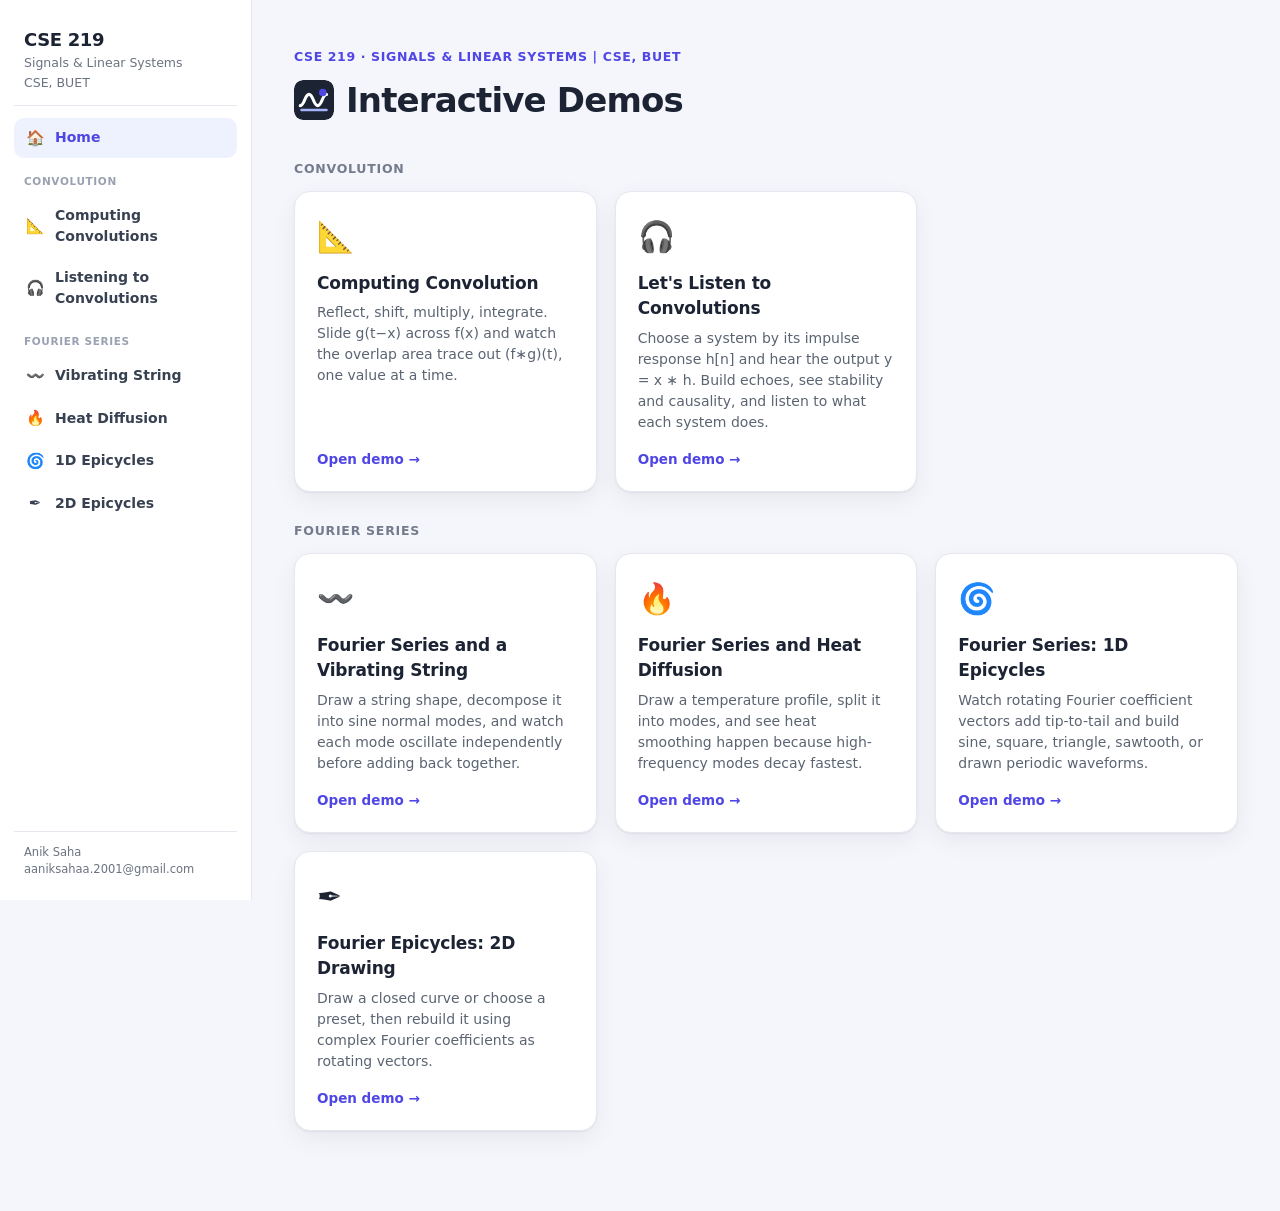
==== index.html @ 232904cf "fix" ====
<!DOCTYPE html>
<html lang="en">
<head>
<meta charset="UTF-8" />
<meta name="viewport" content="width=device-width, initial-scale=1.0" />
<title>CSE 219 · Signals &amp; Linear Systems — Interactive Demos</title>
<link rel="icon" href="favicon.svg" type="image/svg+xml" />
<link rel="stylesheet" href="assets/site.css" />
<script src="assets/site.js" defer></script>
</head>
<body>
<div class="site">

  <aside class="sidebar" id="siteSidebar"></aside>

  <main class="content">
    <div class="content-inner">

      <header class="hero">
        <div class="eyebrow">CSE 219 · Signals &amp; Linear Systems | CSE, BUET</div>
        <h1 class="hero-title"><img class="hero-logo" src="favicon.svg" alt="" />Interactive Demos</h1>
        <!-- <p class="lead">Hands-on visualizations that turn the math from lecture into something you can <em>play with</em> and <em>hear</em>.</p> -->
      </header>

      <section class="demo-group">
        <h2>Convolution</h2>
        <div class="demos">
          <a class="demo-card" href="computing-convolution.html">
            <div class="demo-emoji">📐</div>
            <h3>Computing Convolution</h3>
            <p>Reflect, shift, multiply, integrate. Slide g(t−x) across f(x) and watch the overlap area trace out (f∗g)(t), one value at a time.</p>
            <span class="go">Open demo →</span>
          </a>

          <a class="demo-card" href="listening-to-convolution.html">
            <div class="demo-emoji">🎧</div>
            <h3>Let's Listen to Convolutions</h3>
            <p>Choose a system by its impulse response h[n] and hear the output y = x ∗ h. Build echoes, see stability and causality, and listen to what each system does.</p>
            <span class="go">Open demo →</span>
          </a>
        </div>
      </section>

      <section class="demo-group">
        <h2>Fourier Series</h2>
        <div class="demos">
          <a class="demo-card" href="fourier-vibrating-string.html">
            <div class="demo-emoji">〰️</div>
            <h3>Fourier Series and a Vibrating String</h3>
            <p>Draw a string shape, decompose it into sine normal modes, and watch each mode oscillate independently before adding back together.</p>
            <span class="go">Open demo →</span>
          </a>

          <a class="demo-card" href="fourier-heat-diffusion.html">
            <div class="demo-emoji">🔥</div>
            <h3>Fourier Series and Heat Diffusion</h3>
            <p>Draw a temperature profile, split it into modes, and see heat smoothing happen because high-frequency modes decay fastest.</p>
            <span class="go">Open demo →</span>
          </a>

          <a class="demo-card" href="fourier-epicycles-1d.html">
            <div class="demo-emoji">🌀</div>
            <h3>Fourier Series: 1D Epicycles</h3>
            <p>Watch rotating Fourier coefficient vectors add tip-to-tail and build sine, square, triangle, sawtooth, or drawn periodic waveforms.</p>
            <span class="go">Open demo →</span>
          </a>

          <a class="demo-card" href="fourier-epicycles-2d.html">
            <div class="demo-emoji">✒️</div>
            <h3>Fourier Epicycles: 2D Drawing</h3>
            <p>Draw a closed curve or choose a preset, then rebuild it using complex Fourier coefficients as rotating vectors.</p>
            <span class="go">Open demo →</span>
          </a>
        </div>
      </section>

      <!-- <section class="demo-group">
        <h2>Fourier Transform</h2>
        <div class="demos">
          <a class="demo-card" href="listening-to-frequencies.html">
            <div class="demo-emoji">✂️</div>
            <h3>Frequency Scissors</h3>
            <p>Load a sound, see its waveform and spectrum, then cut, boost, attenuate, or isolate selected frequency bands and hear the result.</p>
            <span class="go">Open demo →</span>
          </a>

          <a class="demo-card" href="noise-surgery.html">
            <div class="demo-emoji">🩺</div>
            <h3>Noise Cancellation</h3>
            <p>Add a frequency-noise burst, choose a range directly on the spectrum, cut it, and listen to the modified audio.</p>
            <span class="go">Open demo →</span>
          </a>

          <a class="demo-card" href="image-compression-lab.html">
            <div class="demo-emoji">🖼️</div>
            <h3>Let’s Compress Images</h3>
            <p>Transform an image into spatial frequencies, keep fewer coefficients, and compare the reconstructed image, spectrum, error, and compression metrics.</p>
            <span class="go">Open demo →</span>
          </a>
        </div>
      </section> -->

    </div>
  </main>

</div>
</body>
</html>
---- assets/site.css ----
/* ====================================================================
   Course-site shell — shared sidebar + layout for all demo pages.
   Kept intentionally calm and neutral so the demo content stays the focus.
   ==================================================================== */
:root{
  --bg:#f4f6fb; --card:#ffffff; --ink:#1c2333; --muted:#6b7280; --line:#e6e8ef;
  --accent:#4f46e5; --accent-soft:#eef2ff;
  --shadow:0 1px 2px rgba(16,24,40,.06),0 8px 24px rgba(16,24,40,.06);
}
*{box-sizing:border-box}
html,body{margin:0;padding:0}
body{
  font-family:system-ui,-apple-system,"Segoe UI",Roboto,Helvetica,Arial,sans-serif;
  background:var(--bg); color:var(--ink); -webkit-font-smoothing:antialiased; line-height:1.5;
}

/* layout */
.site{display:flex;min-height:100vh}
.content{flex:1;min-width:0}

/* sidebar */
.sidebar{
  width:252px;flex:none;background:#fff;border-right:1px solid var(--line);
  position:sticky;top:0;height:100vh;display:flex;flex-direction:column;
  padding:20px 14px;gap:2px;
}
.brand{display:block;text-decoration:none;padding:6px 10px 12px;border-bottom:1px solid var(--line);margin-bottom:10px}
.brand .code{font-size:18px;font-weight:800;letter-spacing:-.02em;color:var(--ink)}
.brand .name{font-size:12.5px;color:var(--muted);margin-top:1px}
.nav{display:flex;flex-direction:column;gap:2px}
.nav .group{font-size:10.5px;text-transform:uppercase;letter-spacing:.06em;color:#9aa1b1;font-weight:700;margin:14px 10px 4px}
.nav a{display:flex;align-items:center;gap:10px;padding:9px 11px;border-radius:10px;font-size:14px;font-weight:600;color:#374151;text-decoration:none;transition:.12s}
.nav a:hover{background:#f5f6fb}
.nav a.active{background:var(--accent-soft);color:var(--accent)}
.nav a.disabled{color:#b7bcc9;cursor:default}
.nav a.disabled:hover{background:transparent}
.nav a .ic{width:20px;text-align:center;font-size:15px;flex:none}
.nav a small{font-weight:600;color:#aab0bd;margin-left:auto;font-size:11px}
.side-foot{margin-top:auto;font-size:11.5px;color:var(--muted);padding:12px 10px 2px;border-top:1px solid var(--line)}

/* home page */
.content-inner{max-width:1000px;margin:0 auto;padding:48px 28px 80px}
.hero{margin-bottom:34px}
.hero .eyebrow{font-size:12.5px;font-weight:700;letter-spacing:.05em;text-transform:uppercase;color:var(--accent)}
.hero h1{font-size:34px;letter-spacing:-.025em;margin:8px 0 10px}
.hero-title{display:flex;align-items:center;gap:12px}
.hero-logo{width:40px;height:40px;border-radius:9px;flex:none}
.hero .lead{font-size:16.5px;color:#4b5563;max-width:640px;margin:0}
.demo-group{margin-top:30px}
.demo-group:first-of-type{margin-top:0}
.demo-group h2{font-size:12.5px;text-transform:uppercase;letter-spacing:.06em;color:#747b8c;font-weight:800;margin:0 0 12px}
.demos{display:grid;grid-template-columns:repeat(auto-fill,minmax(260px,1fr));gap:18px}
.demo-card{
  display:flex;flex-direction:column;background:var(--card);border:1px solid var(--line);
  border-radius:16px;box-shadow:var(--shadow);padding:22px;text-decoration:none;color:inherit;transition:.14s;
}
a.demo-card:hover{border-color:#c9cdfb;box-shadow:0 2px 4px rgba(16,24,40,.06),0 14px 32px rgba(79,70,229,.10);transform:translateY(-2px)}
.demo-card .demo-emoji{font-size:30px;margin-bottom:12px}
.demo-card h3{font-size:17px;margin:0 0 6px;letter-spacing:-.01em}
.demo-card p{font-size:14px;color:#5b6472;margin:0 0 16px;flex:1}
.demo-card .go{font-size:13.5px;font-weight:700;color:var(--accent)}
.demo-card.soon{opacity:.7}
.demo-card .badge-soon{font-size:11.5px;font-weight:700;color:#8a90a0;background:#f1f2f7;border-radius:999px;padding:4px 10px;align-self:flex-start}

/* mobile: sidebar becomes a horizontal top bar */
@media(max-width:860px){
  .site{flex-direction:column}
  .content{width:100vw;max-width:100vw;overflow-x:hidden}
  .sidebar{
    width:auto;height:auto;position:sticky;top:0;z-index:20;flex-direction:row;align-items:center;
    overflow-x:auto;max-width:100vw;min-width:0;padding:10px 12px;gap:8px;border-right:0;border-bottom:1px solid var(--line);
  }
  .brand{border-bottom:0;padding:0 8px 0 4px;margin-bottom:0;flex:none}
  .brand .name{display:none}
  .nav{flex-direction:row;gap:4px;min-width:0}
  .nav .group,.side-foot{display:none}
  .nav a{white-space:nowrap;padding:8px 10px}
  .nav a small{display:none}
  .content-inner{padding:32px 20px 60px}
  .hero h1{font-size:27px}
  .hero-logo{width:34px;height:34px;border-radius:8px}
}
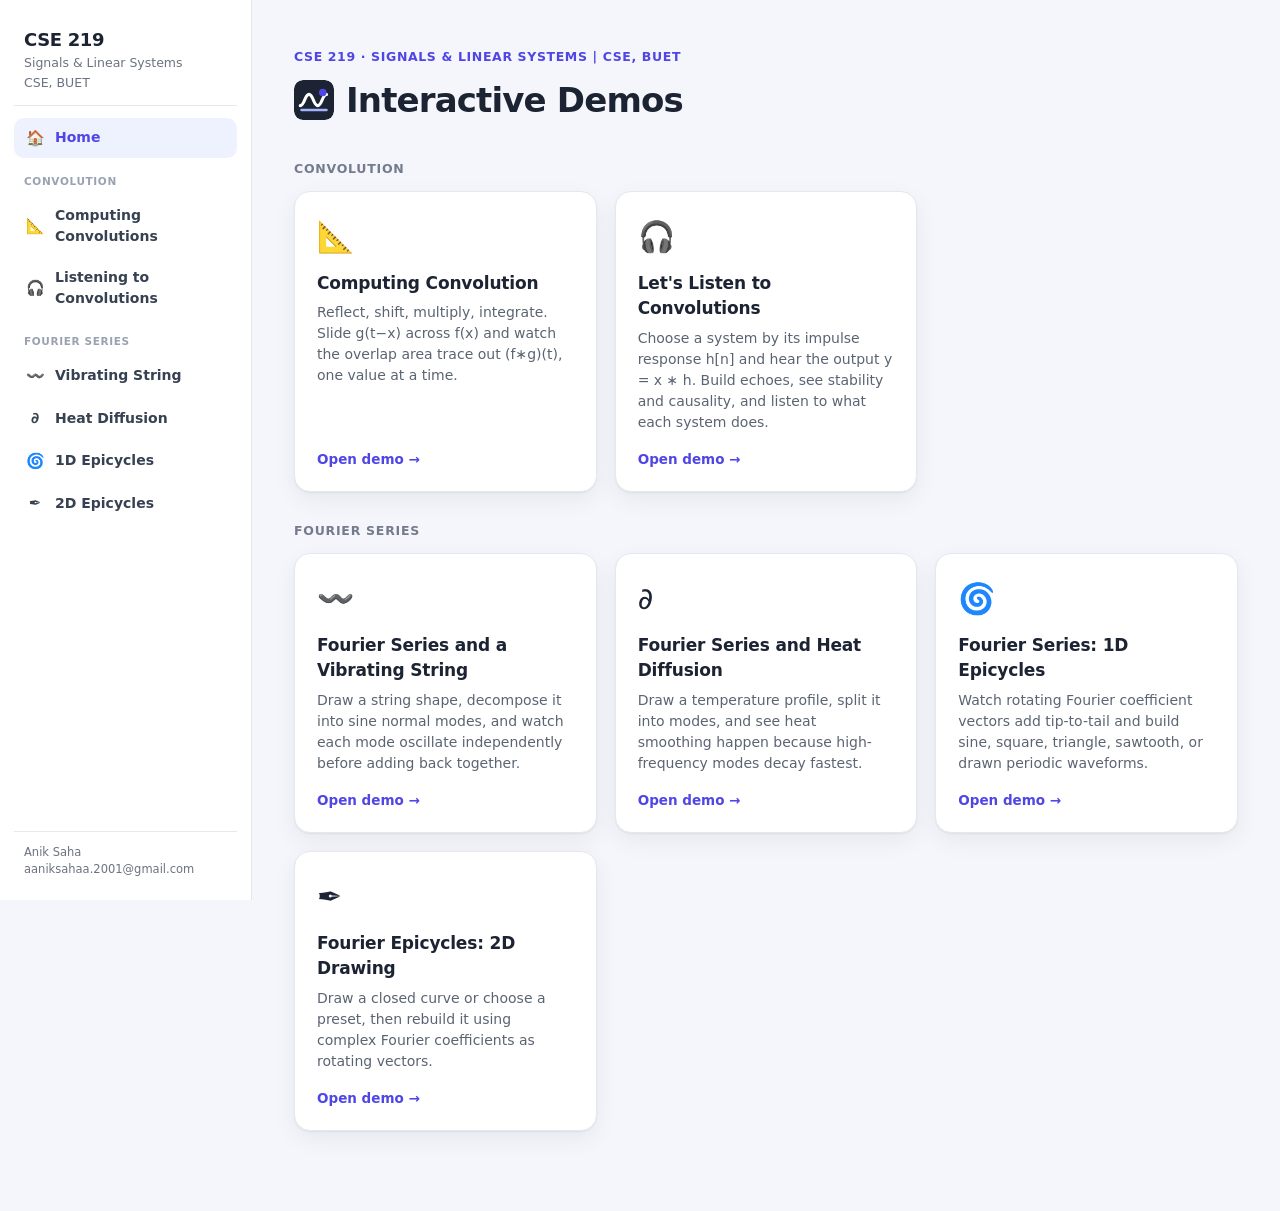
==== commit f03da51d: "a" ====
--- a/index.html
+++ b/index.html
@@ -52,7 +52,7 @@
           </a>
 
           <a class="demo-card" href="fourier-heat-diffusion.html">
-            <div class="demo-emoji">🔥</div>
+            <div class="demo-emoji">∂</div>
             <h3>Fourier Series and Heat Diffusion</h3>
             <p>Draw a temperature profile, split it into modes, and see heat smoothing happen because high-frequency modes decay fastest.</p>
             <span class="go">Open demo →</span>
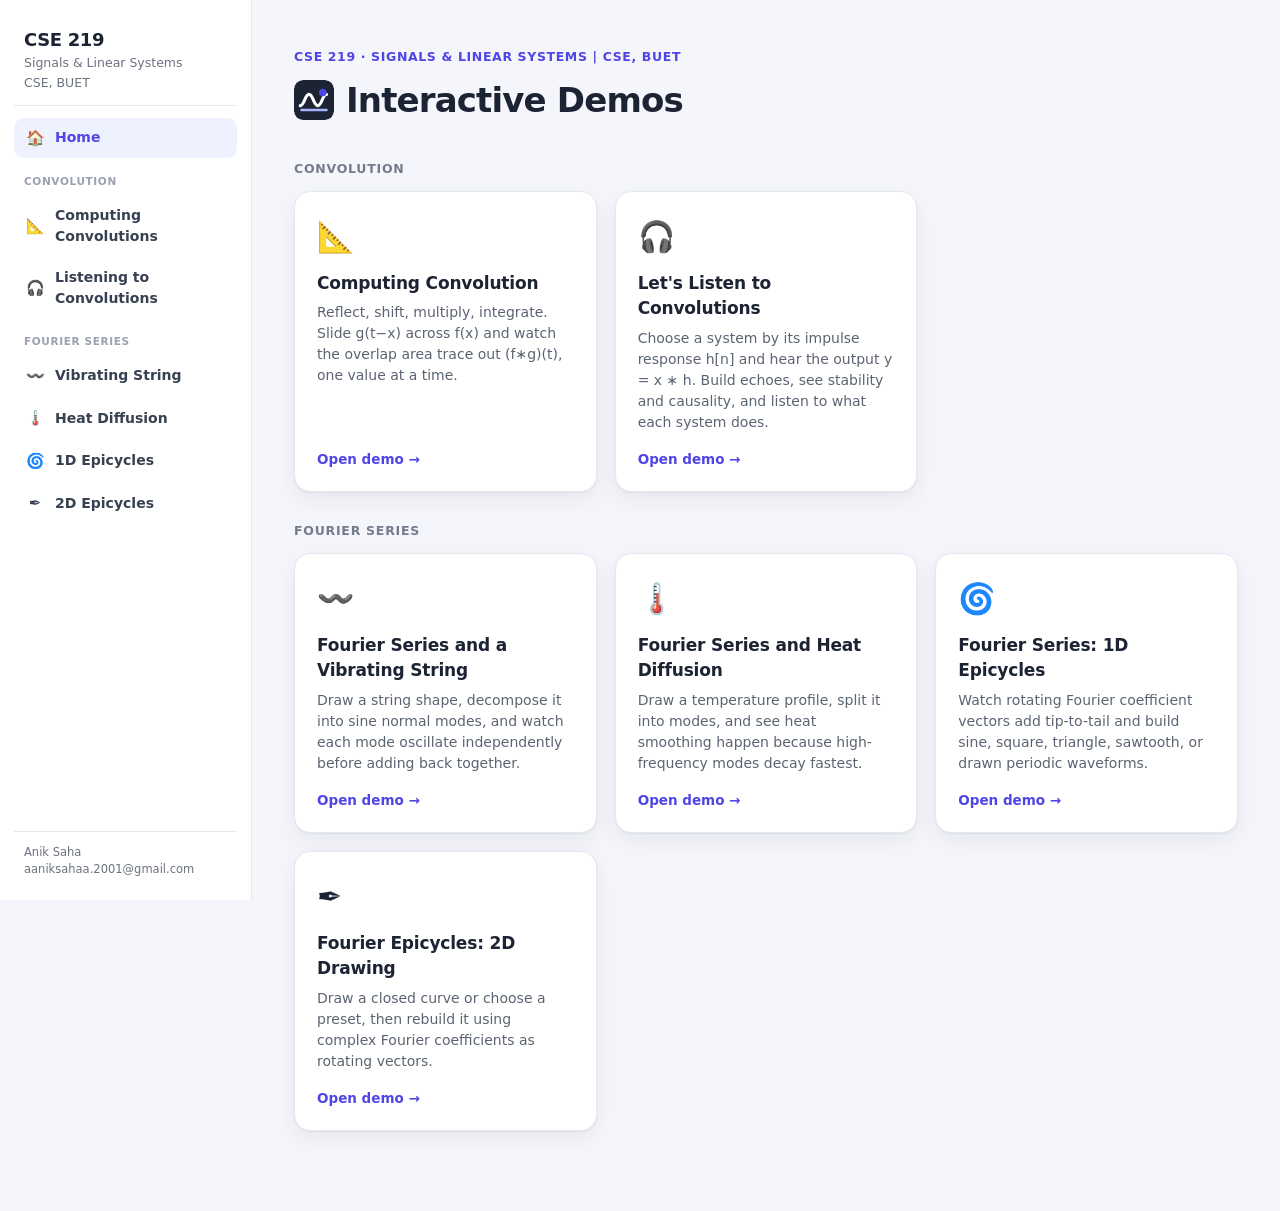
==== commit f35b887b: "fine" ====
--- a/index.html
+++ b/index.html
@@ -52,7 +52,7 @@
           </a>
 
           <a class="demo-card" href="fourier-heat-diffusion.html">
-            <div class="demo-emoji">∂</div>
+            <div class="demo-emoji">🌡️</div>
             <h3>Fourier Series and Heat Diffusion</h3>
             <p>Draw a temperature profile, split it into modes, and see heat smoothing happen because high-frequency modes decay fastest.</p>
             <span class="go">Open demo →</span>
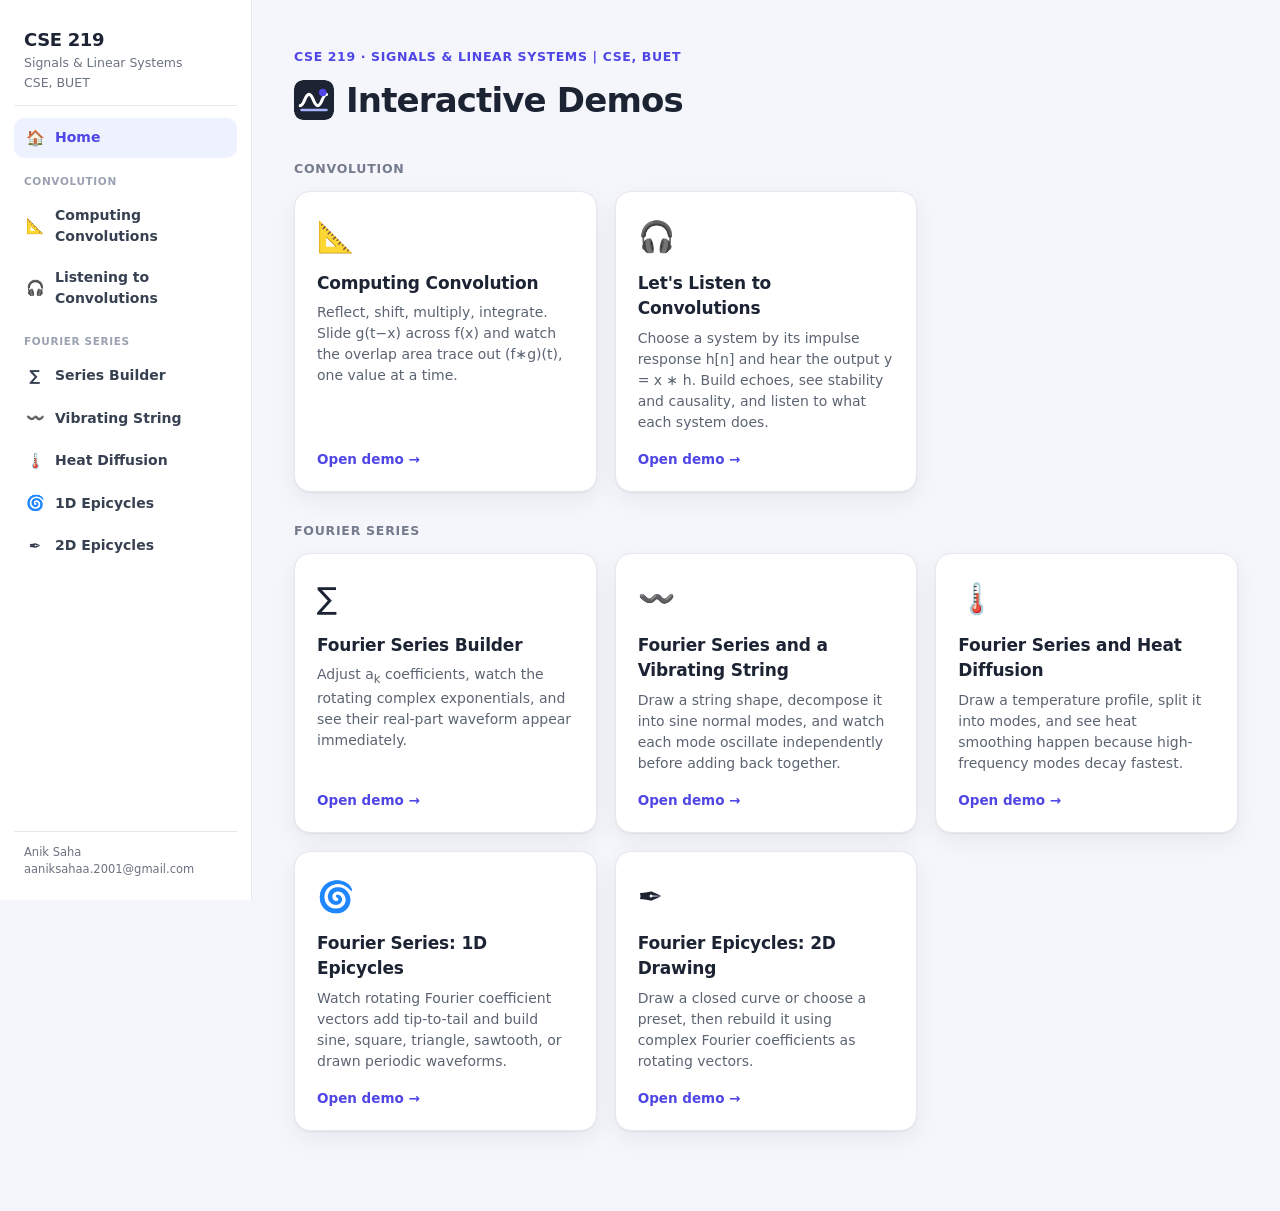
==== commit fdd434ce: "new fourier series builder page" ====
--- a/index.html
+++ b/index.html
@@ -44,6 +44,13 @@
       <section class="demo-group">
         <h2>Fourier Series</h2>
         <div class="demos">
+          <a class="demo-card" href="fourier-series-builder.html">
+            <div class="demo-emoji">∑</div>
+            <h3>Fourier Series Builder</h3>
+            <p>Adjust a<sub>k</sub> coefficients, watch the rotating complex exponentials, and see their real-part waveform appear immediately.</p>
+            <span class="go">Open demo →</span>
+          </a>
+
           <a class="demo-card" href="fourier-vibrating-string.html">
             <div class="demo-emoji">〰️</div>
             <h3>Fourier Series and a Vibrating String</h3>
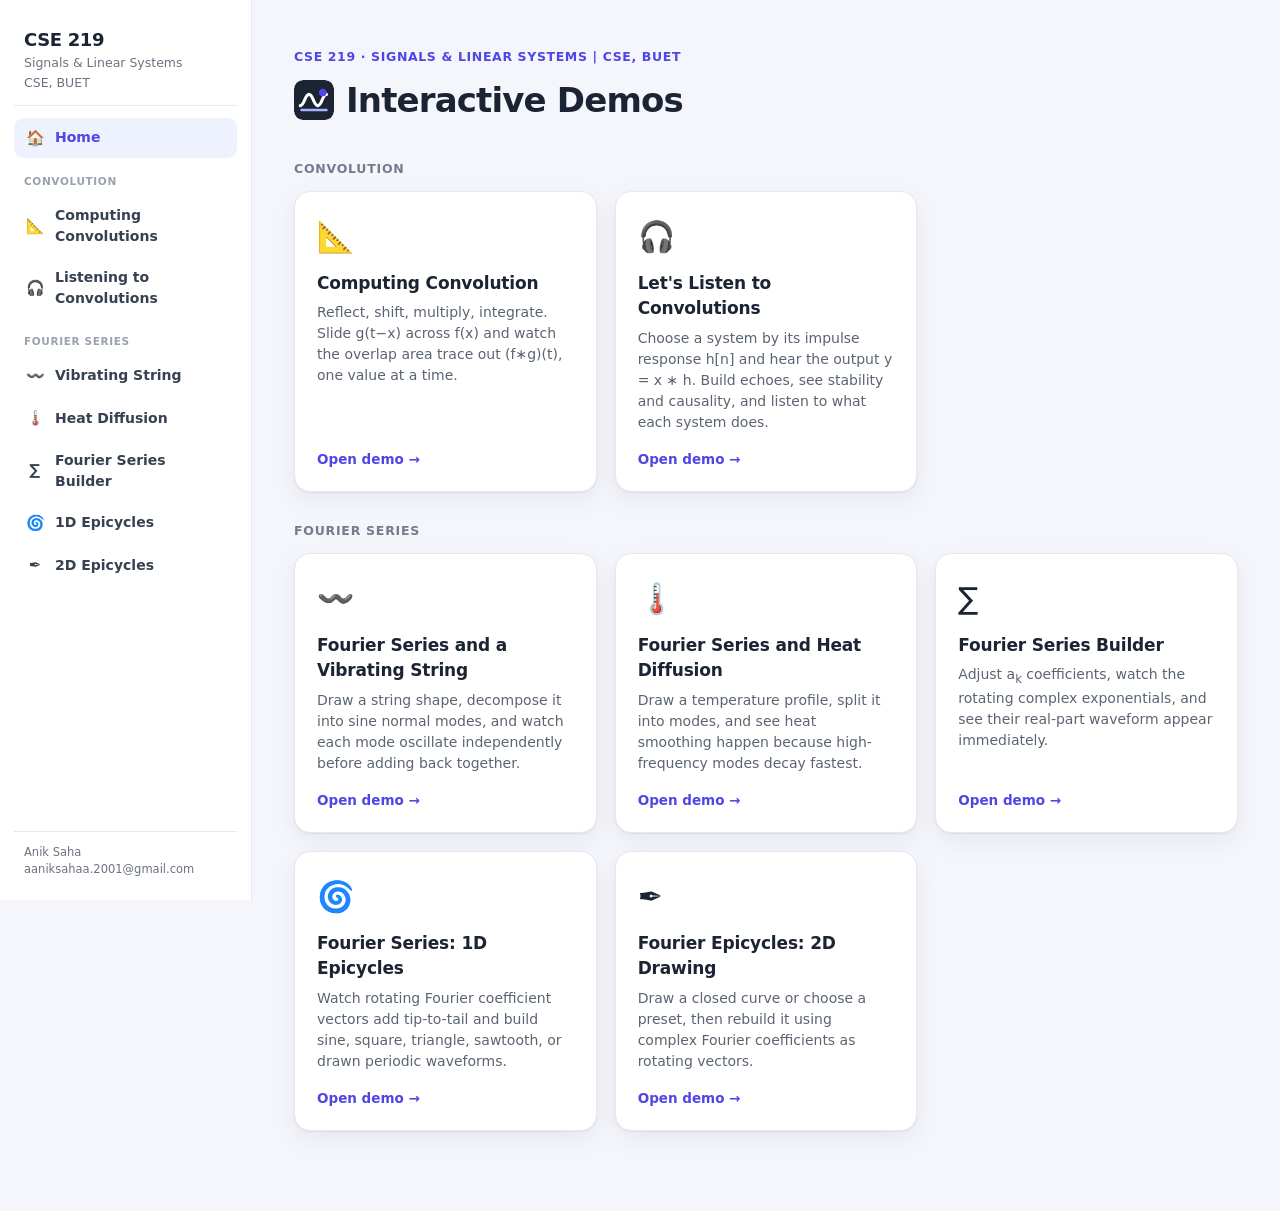
==== commit 6e574036: "some fix" ====
--- a/index.html
+++ b/index.html
@@ -44,13 +44,6 @@
       <section class="demo-group">
         <h2>Fourier Series</h2>
         <div class="demos">
-          <a class="demo-card" href="fourier-series-builder.html">
-            <div class="demo-emoji">∑</div>
-            <h3>Fourier Series Builder</h3>
-            <p>Adjust a<sub>k</sub> coefficients, watch the rotating complex exponentials, and see their real-part waveform appear immediately.</p>
-            <span class="go">Open demo →</span>
-          </a>
-
           <a class="demo-card" href="fourier-vibrating-string.html">
             <div class="demo-emoji">〰️</div>
             <h3>Fourier Series and a Vibrating String</h3>
@@ -62,6 +55,13 @@
             <div class="demo-emoji">🌡️</div>
             <h3>Fourier Series and Heat Diffusion</h3>
             <p>Draw a temperature profile, split it into modes, and see heat smoothing happen because high-frequency modes decay fastest.</p>
+            <span class="go">Open demo →</span>
+          </a>
+
+          <a class="demo-card" href="fourier-series-builder.html">
+            <div class="demo-emoji">∑</div>
+            <h3>Fourier Series Builder</h3>
+            <p>Adjust a<sub>k</sub> coefficients, watch the rotating complex exponentials, and see their real-part waveform appear immediately.</p>
             <span class="go">Open demo →</span>
           </a>
 
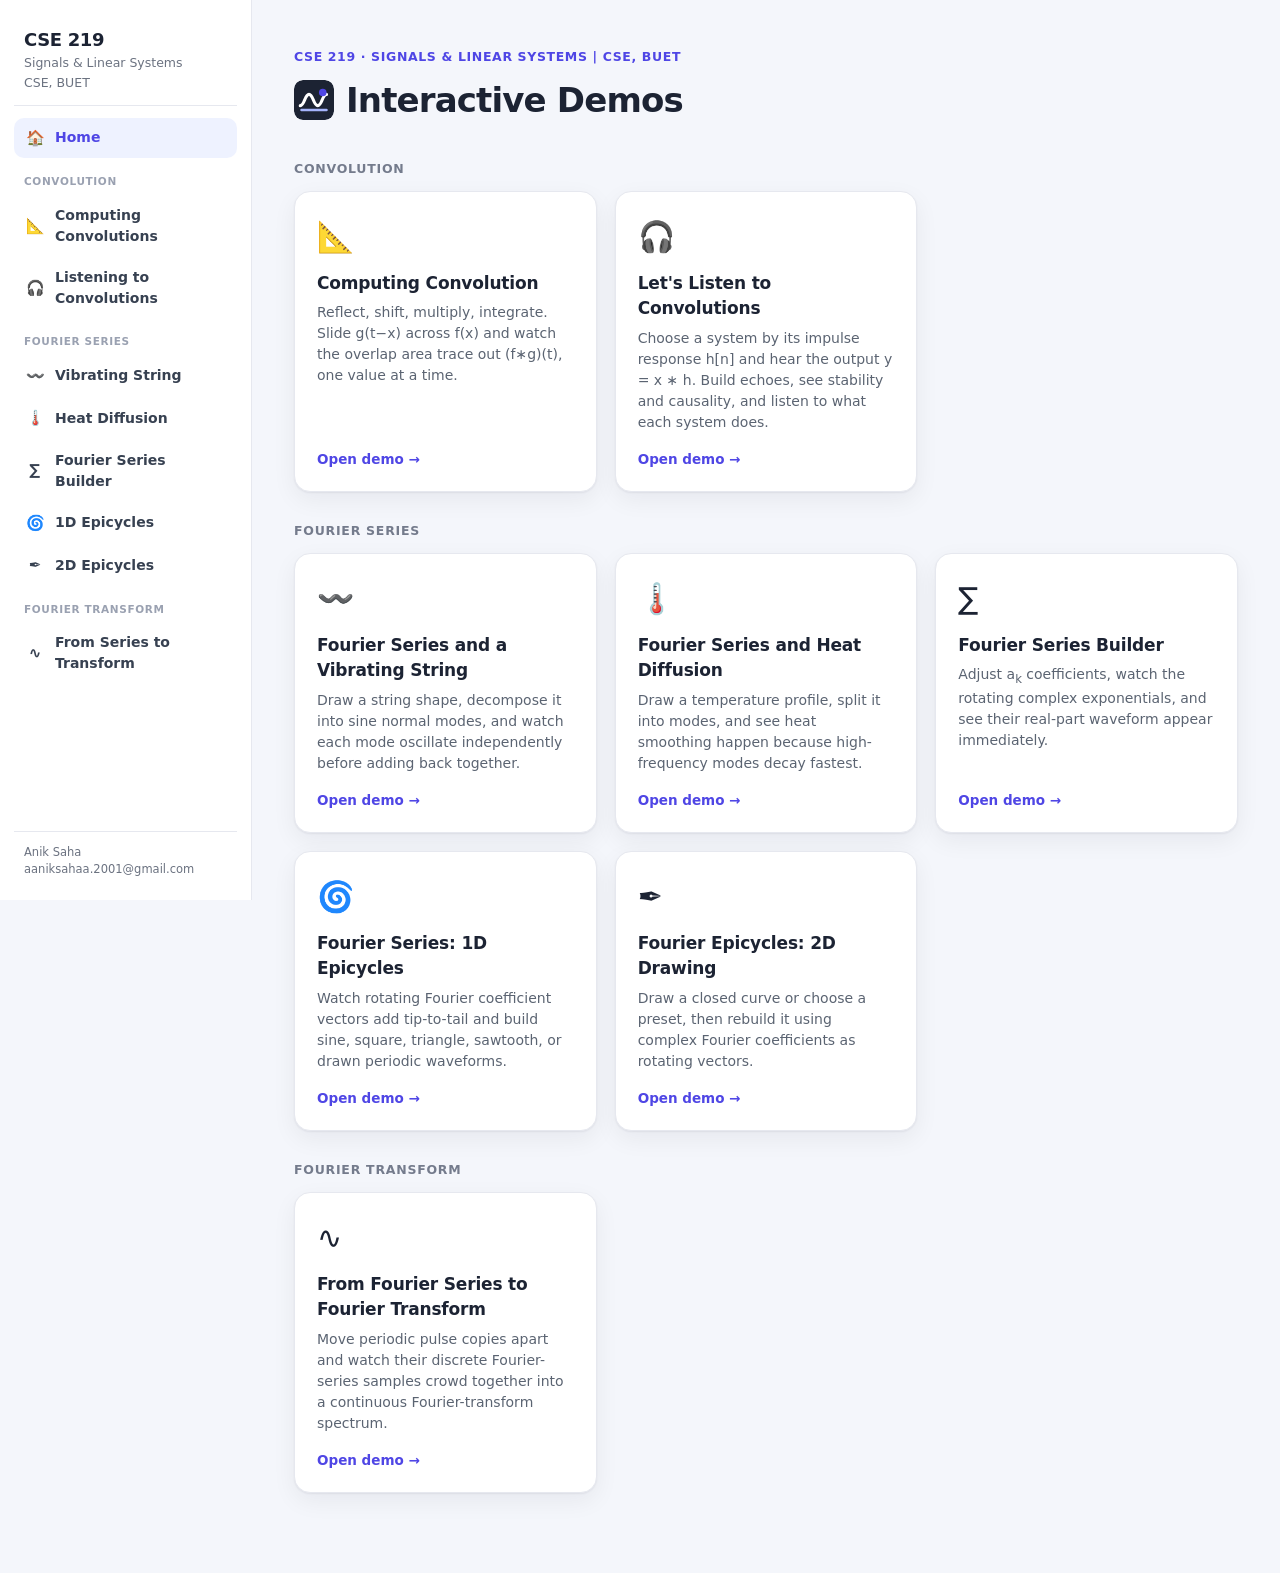
==== commit 92db6905: "add" ====
--- a/index.html
+++ b/index.html
@@ -81,6 +81,18 @@
         </div>
       </section>
 
+      <section class="demo-group">
+        <h2>Fourier Transform</h2>
+        <div class="demos">
+          <a class="demo-card" href="fourier-transform-from-series.html">
+            <div class="demo-emoji">∿</div>
+            <h3>From Fourier Series to Fourier Transform</h3>
+            <p>Move periodic pulse copies apart and watch their discrete Fourier-series samples crowd together into a continuous Fourier-transform spectrum.</p>
+            <span class="go">Open demo →</span>
+          </a>
+        </div>
+      </section>
+
       <!-- <section class="demo-group">
         <h2>Fourier Transform</h2>
         <div class="demos">
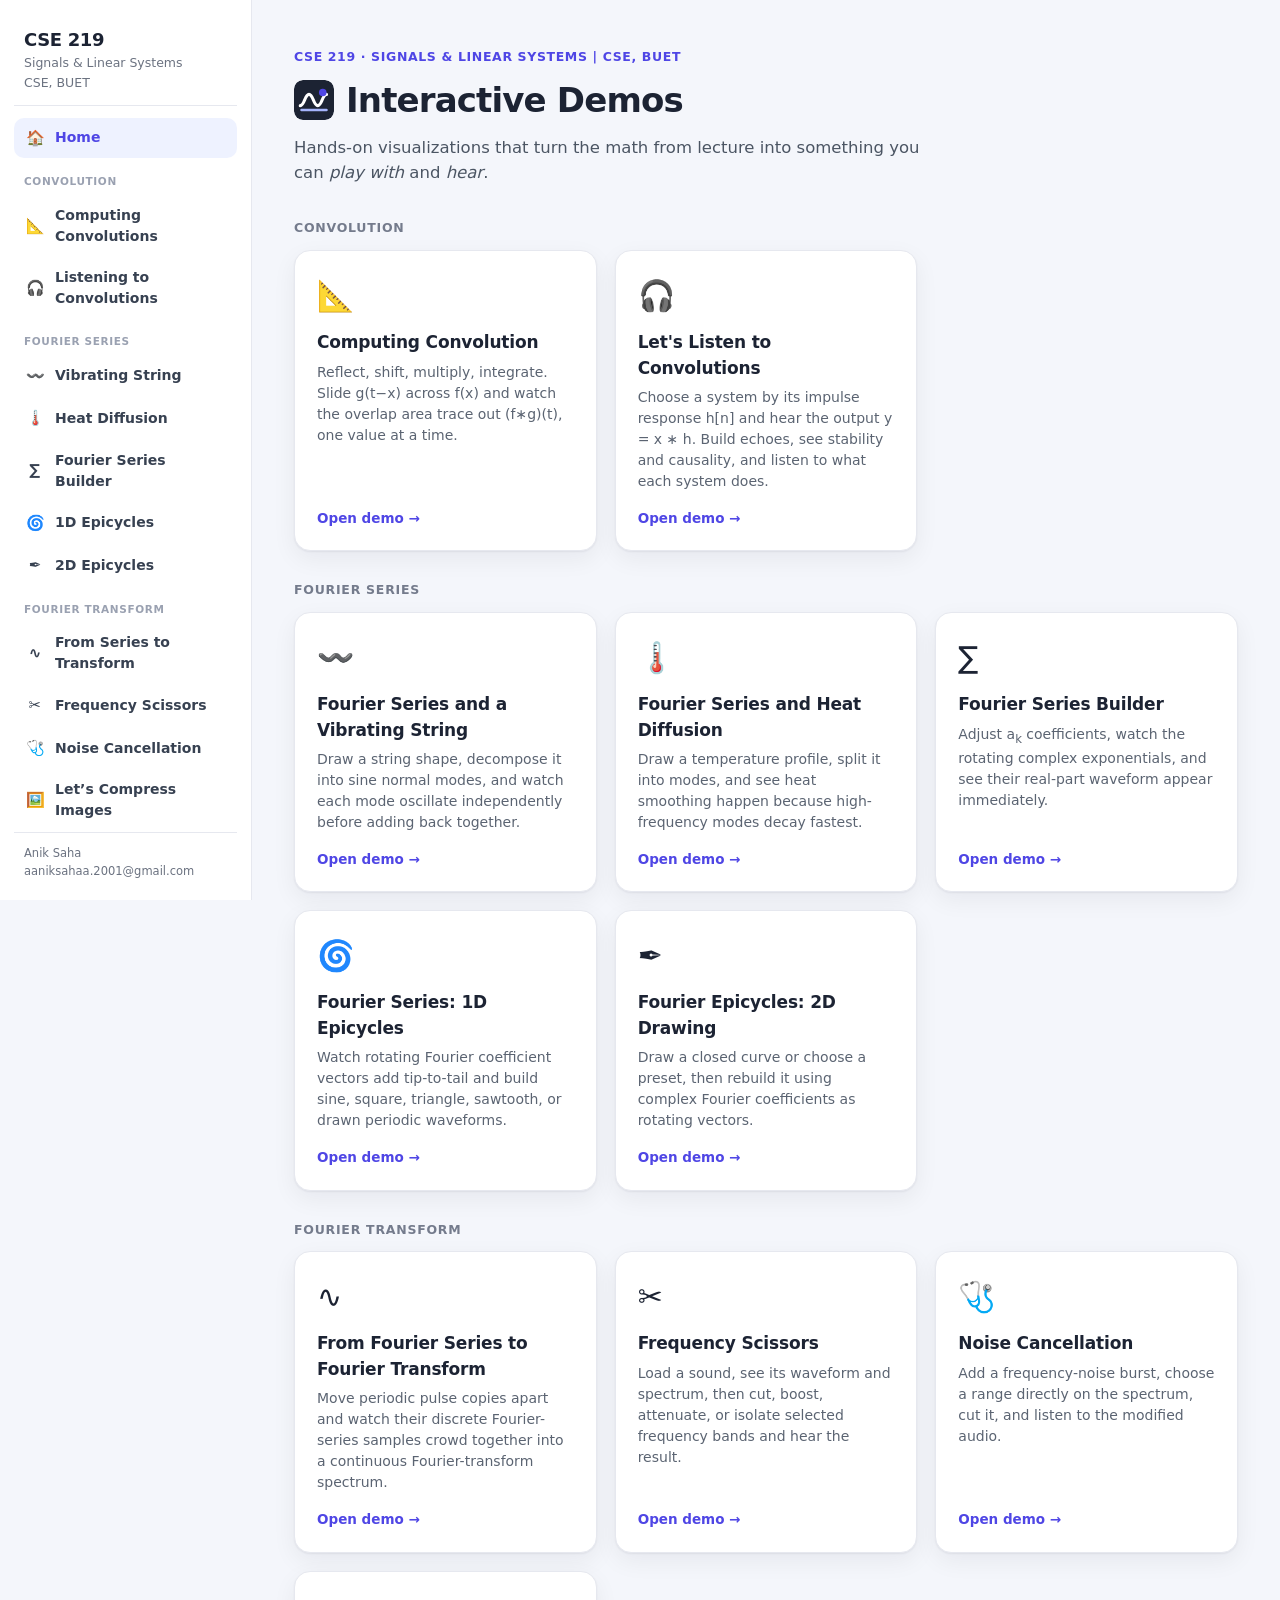
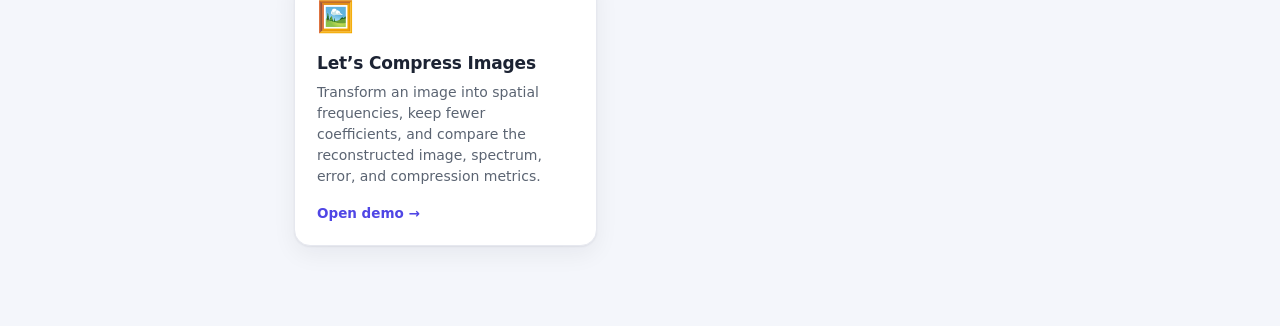
==== commit b1281f52: "a" ====
--- a/index.html
+++ b/index.html
@@ -19,7 +19,7 @@
       <header class="hero">
         <div class="eyebrow">CSE 219 · Signals &amp; Linear Systems | CSE, BUET</div>
         <h1 class="hero-title"><img class="hero-logo" src="favicon.svg" alt="" />Interactive Demos</h1>
-        <!-- <p class="lead">Hands-on visualizations that turn the math from lecture into something you can <em>play with</em> and <em>hear</em>.</p> -->
+        <p class="lead">Hands-on visualizations that turn the math from lecture into something you can <em>play with</em> and <em>hear</em>.</p>
       </header>
 
       <section class="demo-group">
@@ -90,12 +90,7 @@
             <p>Move periodic pulse copies apart and watch their discrete Fourier-series samples crowd together into a continuous Fourier-transform spectrum.</p>
             <span class="go">Open demo →</span>
           </a>
-        </div>
-      </section>
 
-      <!-- <section class="demo-group">
-        <h2>Fourier Transform</h2>
-        <div class="demos">
           <a class="demo-card" href="listening-to-frequencies.html">
             <div class="demo-emoji">✂️</div>
             <h3>Frequency Scissors</h3>
@@ -117,7 +112,7 @@
             <span class="go">Open demo →</span>
           </a>
         </div>
-      </section> -->
+      </section>
 
     </div>
   </main>
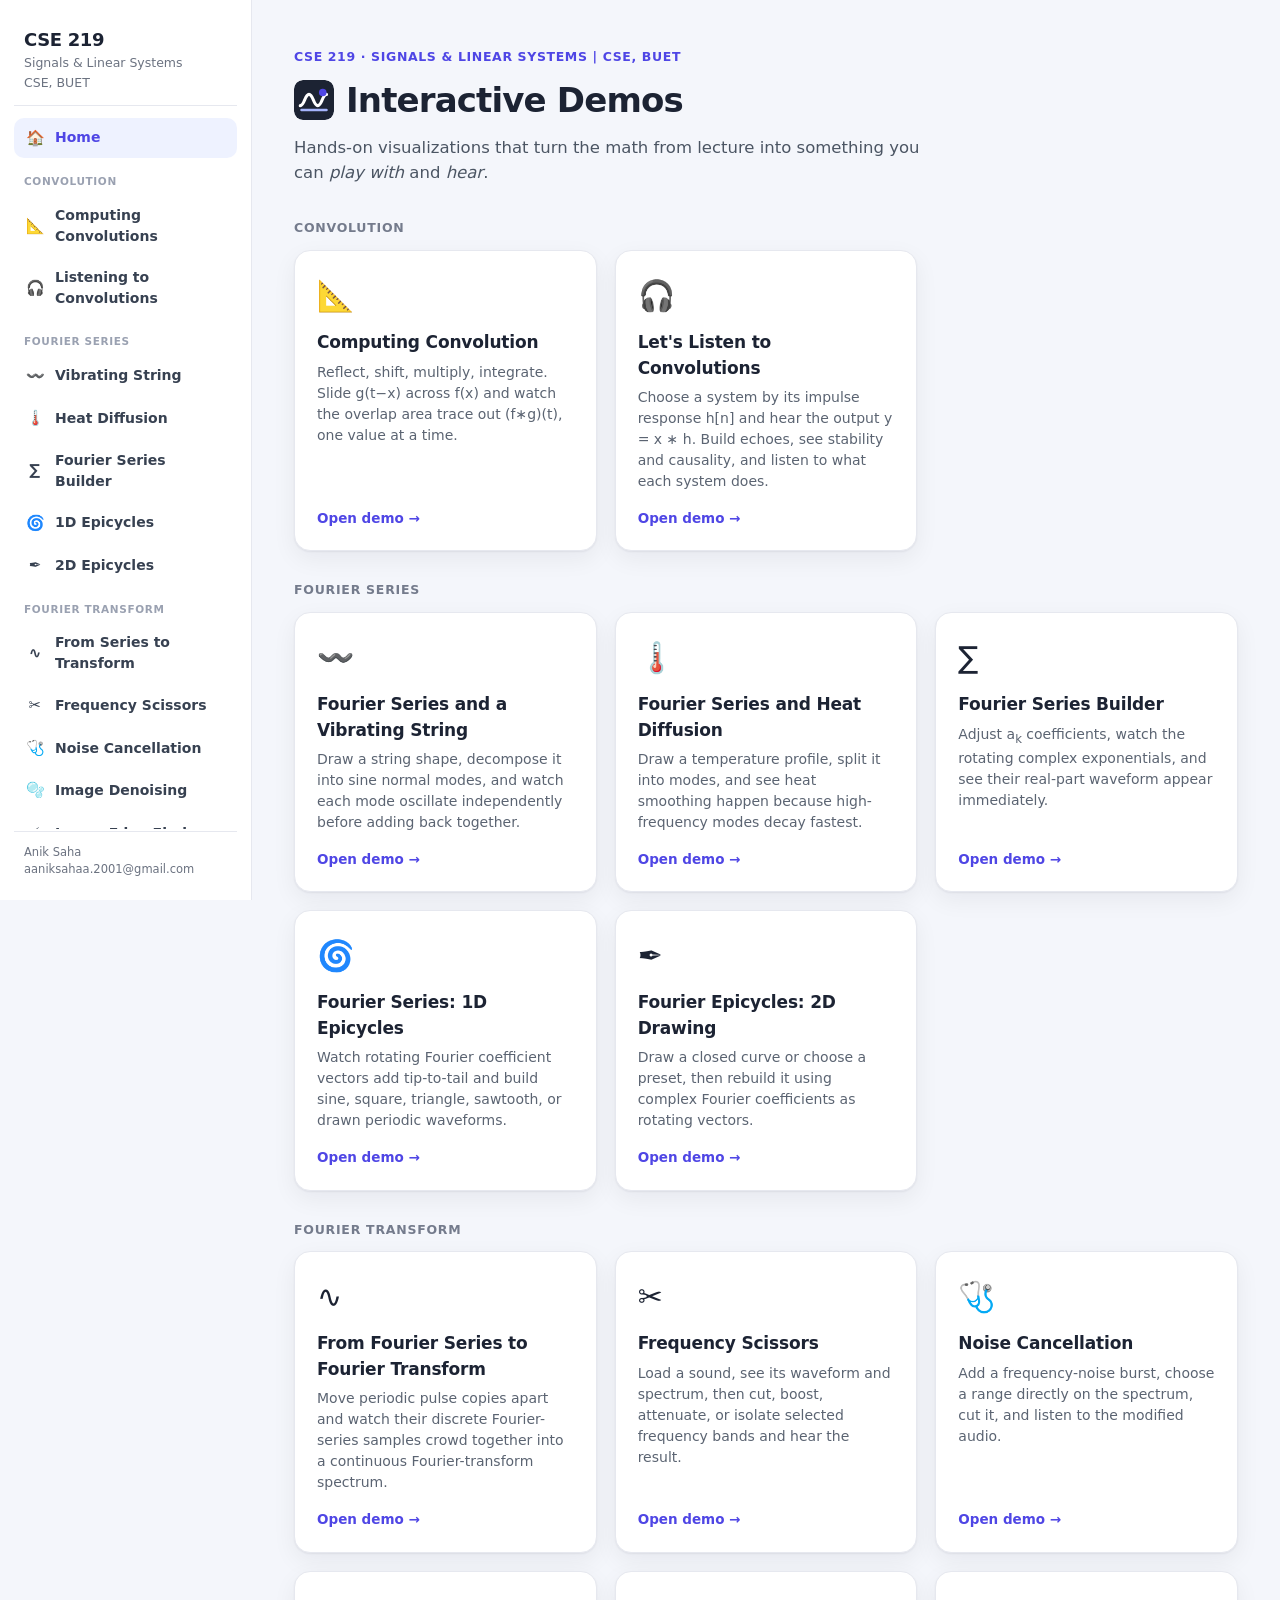
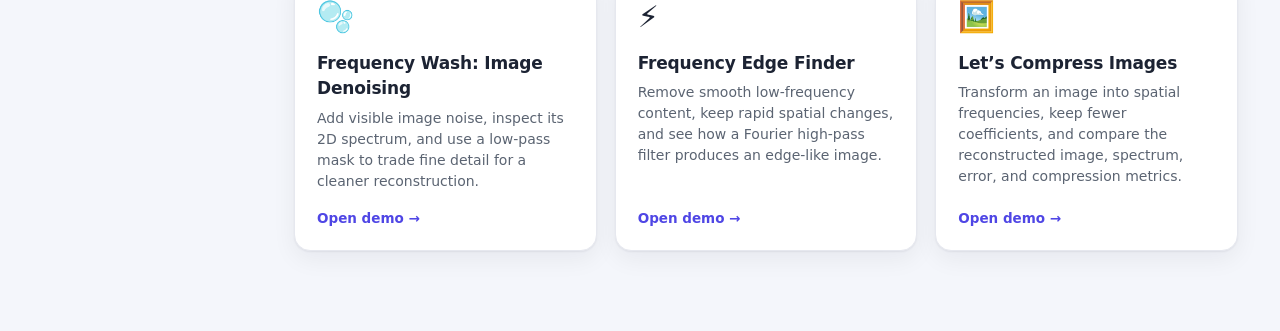
==== commit c3defbfc: "ass" ====
--- a/index.html
+++ b/index.html
@@ -105,6 +105,20 @@
             <span class="go">Open demo →</span>
           </a>
 
+          <a class="demo-card" href="image-denoising-fourier.html">
+            <div class="demo-emoji">🫧</div>
+            <h3>Frequency Wash: Image Denoising</h3>
+            <p>Add visible image noise, inspect its 2D spectrum, and use a low-pass mask to trade fine detail for a cleaner reconstruction.</p>
+            <span class="go">Open demo →</span>
+          </a>
+
+          <a class="demo-card" href="image-edge-detection-fourier.html">
+            <div class="demo-emoji">⚡</div>
+            <h3>Frequency Edge Finder</h3>
+            <p>Remove smooth low-frequency content, keep rapid spatial changes, and see how a Fourier high-pass filter produces an edge-like image.</p>
+            <span class="go">Open demo →</span>
+          </a>
+
           <a class="demo-card" href="image-compression-lab.html">
             <div class="demo-emoji">🖼️</div>
             <h3>Let’s Compress Images</h3>
--- a/assets/site.css
+++ b/assets/site.css
@@ -27,7 +27,7 @@
 .brand{display:block;text-decoration:none;padding:6px 10px 12px;border-bottom:1px solid var(--line);margin-bottom:10px}
 .brand .code{font-size:18px;font-weight:800;letter-spacing:-.02em;color:var(--ink)}
 .brand .name{font-size:12.5px;color:var(--muted);margin-top:1px}
-.nav{display:flex;flex-direction:column;gap:2px}
+.nav{display:flex;flex:1;min-height:0;flex-direction:column;gap:2px;overflow-y:auto;scrollbar-width:thin;scrollbar-color:#d8dbe5 transparent}
 .nav .group{font-size:10.5px;text-transform:uppercase;letter-spacing:.06em;color:#9aa1b1;font-weight:700;margin:14px 10px 4px}
 .nav a{display:flex;align-items:center;gap:10px;padding:9px 11px;border-radius:10px;font-size:14px;font-weight:600;color:#374151;text-decoration:none;transition:.12s}
 .nav a:hover{background:#f5f6fb}
@@ -72,7 +72,7 @@
   }
   .brand{border-bottom:0;padding:0 8px 0 4px;margin-bottom:0;flex:none}
   .brand .name{display:none}
-  .nav{flex-direction:row;gap:4px;min-width:0}
+  .nav{flex:none;flex-direction:row;gap:4px;min-width:0;overflow-y:visible}
   .nav .group,.side-foot{display:none}
   .nav a{white-space:nowrap;padding:8px 10px}
   .nav a small{display:none}
